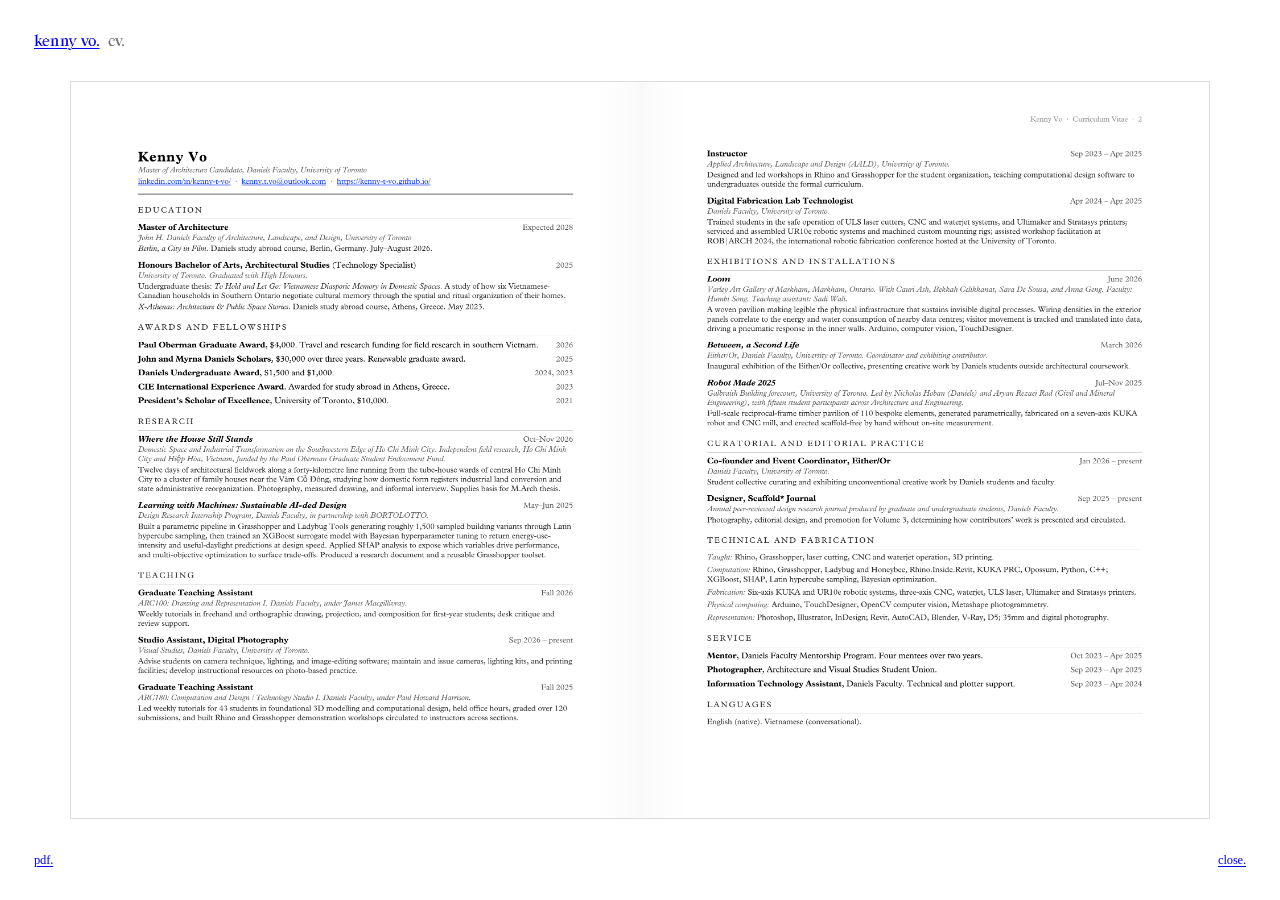
==== cv/index.html @ 3ea212f0 "Give the site its own social card, and drop the colophon's em dashes og:image on the root pointed at" ====
<!doctype html>
<html lang="en">
<head>
<meta charset="utf-8">
<meta name="viewport" content="width=device-width, initial-scale=1, viewport-fit=cover">
<title>kenny vo, cv.</title>
<meta name="description" content="some files.">
<meta name="theme-color" content="#ffffff">
<meta property="og:title" content="kenny vo, cv.">
<meta property="og:description" content="some files.">
<meta property="og:image" content="https://kenny-t-vo.github.io/assets/social.png">
<meta name="twitter:card" content="summary_large_image">
<meta property="og:url" content="https://kenny-t-vo.github.io/cv/">
<meta name="robots" content="noindex">
<link rel="icon" href="data:image/svg+xml,<svg xmlns='http://www.w3.org/2000/svg' viewBox='0 0 32 32'><rect width='32' height='32' fill='%23fff'/><rect x='6' y='7' width='9' height='18' fill='%230000ee'/><rect x='17' y='7' width='9' height='18' fill='%230000ee'/></svg>">
<link rel="preload" as="font" type="font/woff2" href="../assets/fonts/redaction-35-400.woff2" crossorigin>
<link rel="preload" as="image" href="pages/1.webp">
<link rel="stylesheet" href="../assets/type.css?v=16">
<link rel="stylesheet" href="../assets/style.css?v=16">
<style>
  /* laid out from pages.js: any page count, aspect follows the pdf.
     height is the smaller of what the window and the width allow, so
     sizing needs no script. */
  .sheet{
    --pad-x:calc(var(--frame) * 1.6);
    --pad-y:calc(var(--frame) * 2.4);
    display:flex;
    aspect-ratio:var(--ar, 1.545);
    height:min(calc(100svh - 2 * var(--pad-y)),
               calc((100vw - 2 * var(--pad-x)) / var(--ar, 1.545)));
    background:var(--bg);
    box-shadow:0 0 0 1px var(--page-edge);
    position:relative;
  }
  .sheet .page{
    position:relative;
    flex:1 1 0;
    min-width:0;
    height:100%;
  }
  .sheet .page img{ display:block; width:100%; height:100%; object-fit:fill; }

  /* the same crease the photography book gets, in place of a hard line;
     strength comes from --gutter-strength on <body data-book="cv"> */
  .sheet::after{
    content:"";
    position:absolute; top:0; bottom:0; left:50%;
    width:var(--gutter-width);
    transform:translateX(-50%);
    pointer-events:none;
    background:linear-gradient(90deg,
      rgba(0,0,0,0) 0%,
      rgba(0,0,0,calc(.055 * var(--gutter-strength))) 42%,
      rgba(0,0,0,calc(.100 * var(--gutter-strength))) 49.6%,
      rgba(0,0,0,calc(.110 * var(--gutter-strength))) 50.4%,
      rgba(0,0,0,calc(.055 * var(--gutter-strength))) 58%,
      rgba(0,0,0,0) 100%);
  }

  /* upright windows: stack and scroll */
  @media (max-aspect-ratio:1/1){
    .stage{ overflow-y:auto; align-items:flex-start; }
    .sheet{
      flex-direction:column;
      gap:var(--s2);
      aspect-ratio:auto;
      height:auto;
      width:min(calc(100vw - 2 * var(--pad-x)), 520px);
      background:none;
      box-shadow:none;
    }
    .sheet::after{ display:none; }        /* stacked: there is no gutter */
    .sheet .page{ height:auto; box-shadow:0 0 0 1px var(--page-edge); background:var(--bg); }
    .sheet .page img{ height:auto; }
  }
</style>
</head>
<body data-book="cv">

<main id="stage" class="stage" aria-label="curriculum vitae.">
  <div class="sheet" id="sheet"></div>
</main>

<header class="bar bar--top">
  <a class="wordmark invert" href="../">kenny vo.</a>
  <span class="here">cv.</span>
</header>

<footer class="bar bar--bottom">
  <div class="tools">
    <a class="tool invert" href="Vo_Kenny_CV.pdf" download>pdf.</a>
  </div>
  <a class="tool invert" id="close" href="../">close.</a>
</footer>

<script src="pages.js?v=16"></script>
<script>
(() => {
  const CV = window.CV || { pages: 0, aspect: 0.7725, links: {} };
  const sheet = document.getElementById('sheet');

  sheet.style.setProperty('--ar', (CV.pages * CV.aspect).toFixed(4));

  for (let n = 1; n <= CV.pages; n++) {
    const page = document.createElement('div');
    page.className = 'page';

    const img = new Image();
    img.src = `pages/${n}.webp`;
    img.alt = `curriculum vitae, page ${n}.`;
    img.decoding = 'async';
    page.append(img);

    /* link overlays from the pdf */
    for (const L of (CV.links && CV.links[String(n)]) || []) {
      const a = document.createElement('a');
      a.className = 'pin';
      a.href = L.href;
      a.title = L.href.replace(/^mailto:/, '');
      a.setAttribute('aria-label', a.title);
      if (/^https?:/i.test(L.href)) { a.target = '_blank'; a.rel = 'noopener noreferrer'; }
      /* url() in a custom property resolves against the stylesheet, not the
         page, so hand it an absolute one */
      if (L.chip) a.style.setProperty('--chip', `url(${new URL(L.chip, location.href).href})`);
      a.style.left   = L.x * 100 + '%';
      a.style.top    = L.y * 100 + '%';
      a.style.width  = L.w * 100 + '%';
      a.style.height = L.h * 100 + '%';
      page.append(a);
    }
    sheet.append(page);
  }

  /* esc goes back, or to the index if the page was opened cold */
  addEventListener('keydown', e => {
    if (e.key !== 'Escape') return;
    if (history.length > 1) history.back();
    else location.href = '../';
  });
})();
</script>
</body>
</html>
---- assets/type.css ----
/* ═══════════════════════════════════════════════════════════════════
   kenny vo — shared type and colour. loaded by every page.
   ═══════════════════════════════════════════════════════════════════ */

/* Redaction 35, Forest Young & Jeremy Mickel, SIL OFL 1.1.
   Self-hosted; licence in assets/fonts/LICENSE.txt */
@font-face{
  font-family:"Redaction 35";
  src:url("fonts/redaction-35-400.woff2") format("woff2");
  font-weight:400;
  font-style:normal;
  font-display:swap;
}

/* Plantin MT Pro, only if the reader already has it installed. Adobe Fonts
   licenses it for desktop use, so no file is served from here — local() or
   Times. Chrome exposes only the "Plantin MT Pro" family, not the Light and
   Semibold subfamilies, so the faces are named by PostScript name and hung
   on weights: 400 is Light, 600 is Semibold. */
@font-face{
  font-family:"Plantin";
  src:local("PlantinMTPro-Light");
  font-weight:400; font-style:normal;
}
@font-face{
  font-family:"Plantin";
  src:local("PlantinMTPro-LightItalic");
  font-weight:400; font-style:italic;
}
@font-face{
  font-family:"Plantin";
  src:local("PlantinMTPro-Semibold");
  font-weight:600; font-style:normal;
}

:root{
  /* ── ground and ink ───────────────────────────────────────────── */
  --bg:#fff;
  --fg:#111;
  --dim:#6f6f6f;      /* secondary copy */
  --faint:#9a9a9a;    /* labels */
  --rule:#dcdcdc;     /* hairline */
  --rule2:#111;       /* structural rule */
  --wash:#f2f2f7;     /* reading ground, empty wells */

  /* browser-default link colours: blue = unvisited, purple = visited */
  --blue:#0000ee;
  --purple:#551a8b;

  /* ── families ─────────────────────────────────────────────────────
     display: Redaction 35, shipped with the site.
     body:    Plantin MT Pro, else Times New Roman (drawn from Plantin).
     figures use the body face.                                          */
  --display:"Redaction 35","Times New Roman",Times,serif;
  --body:"Plantin","Plantin MT Pro","Times New Roman",Times,
         "Liberation Serif","Hiragino Mincho ProN","Yu Mincho",serif;

  /* ── six steps ────────────────────────────────────────────────────
     t1  the one large thing on a screen      display
     t2  book titles, section heads           display
     t3  prose (body default)                 body
     t4  secondary links and copy             body
     t5  figures: folios, counts              body
     t6  labels and key hints                 body                     */
  --t1:22px;
  --t2:16px;
  --t3:14px;
  --t4:12.5px;
  --t5:11px;
  --t6:10.5px;

  /* ── spacing ──────────────────────────────────────────────────── */
  --s1:6px;
  --s2:12px;
  --s3:22px;
  --s4:40px;
  --s5:72px;

  /* ── the hover highlight ──────────────────────────────────────────
     Height is set in em and centred on the text, NOT trimmed off the
     line box — the viewer chrome runs at line-height 1 and the index
     at 1.35 and 1.9, so anything measured against the line box comes
     out a different size in each place. In em it is one scale
     everywhere. Bleed is breathing room on the left and right.       */
  --hl-height:1.55em;
  --hl-bleed:.16em;

  /* body tracking. -.01em is -10 in indesign's 1/1000 em units.
     the display face is not affected: every rule using --display
     declares its own letter-spacing. */
  --track:-.01em;
}

*{ box-sizing:border-box; margin:0; padding:0; }

body{
  background:var(--bg);
  color:var(--fg);
  font:var(--t3)/1.5 var(--body);
  letter-spacing:var(--track);
  -webkit-font-smoothing:antialiased;
  text-rendering:optimizeLegibility;
}

a{ color:var(--blue); text-decoration:underline; text-underline-offset:2px;
   text-decoration-thickness:1px; }
a:visited{ color:var(--purple); }
::selection{ background:var(--blue); color:#fff; }

/* The one accent move: invert whatever you are about to open. The band is an
   absolutely positioned pseudo-element rather than padding or a box-shadow.
   Padding reflowed the line; a box-shadow's spread is uniform, so it could not
   be made shorter vertically than it is wide. This can, and still moves
   nothing on the page. */
.invert{ position:relative; justify-self:start; }
.invert::before{
  content:"";
  position:absolute;
  left:calc(-1 * var(--hl-bleed));
  right:calc(-1 * var(--hl-bleed));
  top:50%;
  height:var(--hl-height);
  transform:translateY(-50%);
  background:var(--blue);
  z-index:-1;
  opacity:0;
}
.invert:hover::before, .invert:focus-visible::before{ opacity:1; }
.invert:hover, .invert:focus-visible{
  color:#fff; text-decoration:none; outline:none;
}
---- assets/style.css ----
/* ═══════════════════════════════════════════════════════════════════
   THE KNOBS — tunable values.
   Requires assets/type.css, loaded first, which holds the colour,
   family and size tokens.
   ═══════════════════════════════════════════════════════════════════ */

:root{
  /* ── the crease down the middle of a spread ──────────────────────
     1   = full strength
      .5 = half
     0   = off entirely                                             */
  --gutter-strength:1;
  --gutter-width:8.5%;        /* how far the crease spreads         */

  /* ── the reading surface ───────────────────────────────────────── */
  --reading-ground:var(--bg);     /* pure white */
  --page-edge:var(--rule);        /* hairline around the spread     */
  --frame:clamp(16px,3.4vw,34px); /* margin from viewport to chrome */

  /* ── behaviour ─────────────────────────────────────────────────── */
  --idle-after:2600ms;        /* chrome fades after this (in app.js) */
  --fade:150ms;               /* the only transition duration used */
}

/* per book. the viewer reads these from <body data-book="…">. */
body[data-book="photography"]{ --gutter-strength:.25; }
body[data-book="cv"]         { --gutter-strength:.25; }
body[data-book="work"]       { --gutter-strength:0; }    /* off: its spreads
                                                            were drawn flat */

/* ═══════════════════════════════════════════════════════════════════
   THE VIEWER
   ═══════════════════════════════════════════════════════════════════ */

html,body{ height:100%; }
body{
  background:var(--reading-ground);
  overflow:hidden;
  overscroll-behavior:none;
}

/* ── stage and book ─────────────────────────────────────────────── */

.stage{
  position:fixed; inset:0;
  padding:calc(var(--frame) * 2.4) calc(var(--frame) * 1.6);
  display:flex; align-items:center; justify-content:center;
}

.book{
  position:relative;
  display:flex;
  background:var(--bg);
  box-shadow:0 0 0 1px var(--page-edge);   /* hairline */
}

.leaf{
  position:relative;
  height:100%;
  flex:1 1 0;
  background-color:var(--bg);
  background-size:cover;
  background-position:center;
  overflow:hidden;
}
.leaf img{
  display:block; width:100%; height:100%;
  object-fit:fill;
  opacity:0; transition:opacity var(--fade) ease;
}
.leaf img.ready{ opacity:1; }

.book.zoomable .leaf{ cursor:zoom-in; }

/* Invisible link overlays. ::after widens the tap area without moving the
   box; kept small because some links sit a few points apart. */
.pin{
  position:absolute;
  display:block;
  z-index:2;
  text-decoration:none;
  cursor:pointer;
}
.pin::after{ content:""; position:absolute; inset:-2px; }   /* tap area */

/* ::before is the same band every other link gets, except that the words here
   are baked into the artwork and cannot turn white on their own. build.sh
   renders that patch inverted and recoloured — paper to blue, ink to white —
   and it is laid over the real one on hover. */
.pin::before{
  content:"";
  position:absolute;
  inset:0;                       /* the rect already carries the band padding */
  background-color:var(--blue);  /* fallback if no chip was rendered */
  background-image:var(--chip, none);
  background-size:100% 100%;
  background-repeat:no-repeat;
  opacity:0;
  transition:opacity var(--fade) ease;
}
.pin:hover::before, .pin:focus-visible::before{ opacity:1; }
.pin:focus-visible{ outline:1px solid var(--blue); outline-offset:1px; }

/* the crease; --gutter-strength 0 removes it */
.book[data-leaves="2"]::after{
  content:"";
  position:absolute; top:0; bottom:0; left:50%;
  width:var(--gutter-width);
  transform:translateX(-50%);
  pointer-events:none;
  background:linear-gradient(90deg,
    rgba(0,0,0,0) 0%,
    rgba(0,0,0,calc(.055 * var(--gutter-strength))) 42%,
    rgba(0,0,0,calc(.100 * var(--gutter-strength))) 49.6%,
    rgba(0,0,0,calc(.110 * var(--gutter-strength))) 50.4%,
    rgba(0,0,0,calc(.055 * var(--gutter-strength))) 58%,
    rgba(0,0,0,0) 100%);
}

/* ── page turning ───────────────────────────────────────────────── */

.edge{
  position:fixed; top:0; bottom:0;
  width:clamp(48px,8vw,120px);
  border:0; background:transparent;
  color:var(--fg);
  display:grid; place-items:center;
  cursor:pointer; z-index:5;
  opacity:0; transition:opacity var(--fade) ease;
  -webkit-tap-highlight-color:transparent;
}
.edge--prev{ left:0; }
.edge--next{ right:0; }
.edge svg{
  width:20px; height:20px;
  fill:none; stroke:currentColor; stroke-width:1;
  stroke-linecap:round; stroke-linejoin:round;
}
.edge:hover{ opacity:.55; }
.edge:focus-visible{ opacity:.8; outline:none; }
.edge[disabled]{ opacity:0 !important; cursor:default; }
body.idle .edge{ opacity:0; }

/* ── chrome: hyperlinks, flush to the frame on both edges ───────── */

.bar{
  position:fixed; left:0; right:0;
  display:flex; align-items:baseline;
  padding:var(--frame) var(--frame);
  z-index:6; pointer-events:none;
  transition:opacity var(--fade) ease;
}
.bar > *{ pointer-events:auto; }
.bar--top{ top:0; gap:.6em; }
.bar--bottom{
  bottom:0;
  justify-content:space-between;
  padding-bottom:max(var(--frame),env(safe-area-inset-bottom));
}
body.idle .bar{ opacity:0; }
body.veiled .bar, body.veiled .edge{ opacity:0 !important; pointer-events:none; }

/* chrome never takes the visited colour; purple is reserved for documents */
.wordmark{ font:400 var(--t2)/1 var(--display); letter-spacing:.004em; }
.wordmark:visited:not(:hover):not(:focus-visible),
.tool:visited:not(:hover):not(:focus-visible),
.overlay__close:visited:not(:hover):not(:focus-visible){ color:var(--blue); }
.here{ font:400 var(--t2)/1 var(--display); color:var(--dim); letter-spacing:.004em; }

.tools{ display:flex; gap:1.1em; align-items:baseline; }
.tool{
  font:var(--t4)/1 var(--body);
  background:none; border:0; padding:0;
  color:var(--blue); cursor:pointer;
  text-decoration:underline; text-underline-offset:2px;
  text-decoration-thickness:1px;
}
.tool:focus-visible{ outline:1px solid var(--blue); outline-offset:3px; }
.tool[aria-pressed="true"]{ color:#fff; text-decoration:none; }
.tool[aria-pressed="true"]::before{ opacity:1; }

.counter{
  font:var(--t5)/1 var(--body);
  color:var(--dim);
  white-space:nowrap;
  user-select:none;
}
.counter #folio{ color:var(--fg); }
.counter .sep{ margin:0 .5em; color:var(--faint); }

/* ── overlays ───────────────────────────────────────────────────── */

.overlay{
  position:fixed; inset:0; z-index:20;
  background:var(--bg);
}
.overlay[hidden]{ display:none; }

.overlay__close{
  position:fixed; top:var(--frame); right:var(--frame); z-index:22;
  border:0; background:none; padding:0;
  font:var(--t4)/1 var(--body);
  color:var(--blue); cursor:pointer;
  text-decoration:underline; text-underline-offset:2px;
  text-decoration-thickness:1px;
}
.overlay__close:focus-visible{ outline:1px solid var(--blue); outline-offset:3px; }

/* index of spreads */
.grid{ overflow-y:auto; overscroll-behavior:contain; background:var(--bg); }
.grid__inner{
  display:grid;
  grid-template-columns:repeat(auto-fill,minmax(230px,1fr));
  gap:calc(var(--frame) * 1.1) var(--frame);
  padding:calc(var(--frame) * 2.6) var(--frame);
  max-width:1500px; margin:0 auto;
}
.chip{
  border:0; padding:0; background:none; cursor:pointer;
  display:flex; flex-direction:column; gap:var(--s1);
  font:inherit; text-align:left;
}
.chip__pages{
  display:flex; justify-content:center;
  aspect-ratio:var(--chip-ar,1.5455);
}
.chip__pages img{
  display:block; flex:0 0 50%; width:50%; min-width:0; height:100%;
  object-fit:fill; background:var(--bg);
  box-shadow:0 0 0 1px var(--page-edge);
}
.chip:hover .chip__pages img{ box-shadow:0 0 0 1px var(--blue); }
.chip:focus-visible .chip__pages img{ box-shadow:0 0 0 1px var(--blue); }
.chip__label{
  font:var(--t5)/1 var(--body);
  color:var(--faint);
}
.chip:hover .chip__label{ color:var(--blue); }
.chip[aria-current="true"] .chip__label{
  background:var(--blue); color:#fff;
  box-shadow:0 0 0 .34em var(--blue);   /* no padding, so nothing reflows */
}

/* zoom */
.lens{ background:var(--reading-ground); }
.lens__frame{
  position:absolute; inset:0;
  overflow:hidden; cursor:grab; touch-action:none;
}
.lens__frame.dragging{ cursor:grabbing; }
.lens__sheet{
  position:absolute; top:0; left:0;
  display:flex;
  transform-origin:0 0; will-change:transform;
  user-select:none;
  background:var(--bg);
  box-shadow:0 0 0 1px var(--page-edge);
}
.lens__page{
  position:relative; flex:0 0 auto;
  background-color:var(--bg); background-size:cover; background-position:center;
  overflow:hidden;
}
.lens__page img{
  display:block; width:100%; height:100%; object-fit:fill;
  opacity:0; transition:opacity var(--fade) ease;
}
.lens__page img.ready{ opacity:1; }
.lens__sheet[data-leaves="2"]::after{
  content:"";
  position:absolute; top:0; bottom:0; left:50%;
  width:var(--gutter-width);
  transform:translateX(-50%);
  pointer-events:none;
  background:linear-gradient(90deg,
    rgba(0,0,0,0) 0%,
    rgba(0,0,0,calc(.055 * var(--gutter-strength))) 42%,
    rgba(0,0,0,calc(.100 * var(--gutter-strength))) 49.6%,
    rgba(0,0,0,calc(.110 * var(--gutter-strength))) 50.4%,
    rgba(0,0,0,calc(.055 * var(--gutter-strength))) 58%,
    rgba(0,0,0,0) 100%);
}
/* phones show one leaf, and nothing else hints that rotating gives a spread.
   shown once; never on desktop, never again after a spread is seen. */
.rotate-hint{
  position:fixed;
  left:0; right:0;
  bottom:calc(var(--frame) + 3.4em);   /* clears the chrome's full box */
  text-align:center;
  font:var(--t6)/1 var(--body);
  letter-spacing:.09em;
  color:var(--faint);
  pointer-events:none;
  z-index:6;
}
.rotate-hint[hidden]{ display:none; }
@media (hover:hover){ .rotate-hint{ display:none !important; } }
body.veiled .rotate-hint{ display:none; }

.lens__hint{
  position:fixed;
  bottom:max(var(--frame),env(safe-area-inset-bottom));
  left:var(--frame);
  font:var(--t6)/1 var(--body);
  letter-spacing:.09em;
  color:var(--faint);
  pointer-events:none;
  transition:opacity var(--fade) ease;
}
body.idle .lens__hint{ opacity:0; }

.noscript{
  position:fixed; inset:auto 0 42% 0;
  text-align:center; font-family:var(--body);
}

/* ── narrow and touch ───────────────────────────────────────────── */

@media (max-width:700px){
  .stage{ padding:calc(var(--frame) * 3) var(--frame); }
  .edge{ width:30vw; }
  .grid__inner{ grid-template-columns:repeat(auto-fill,minmax(150px,1fr)); }
  .here{ display:none; }        /* wordmark alone at this width */
}
@media (hover:none){
  .edge{ opacity:0 !important; }
}
@media (prefers-reduced-motion:reduce){
  *{ animation-duration:.01ms !important; transition-duration:.01ms !important; }
}
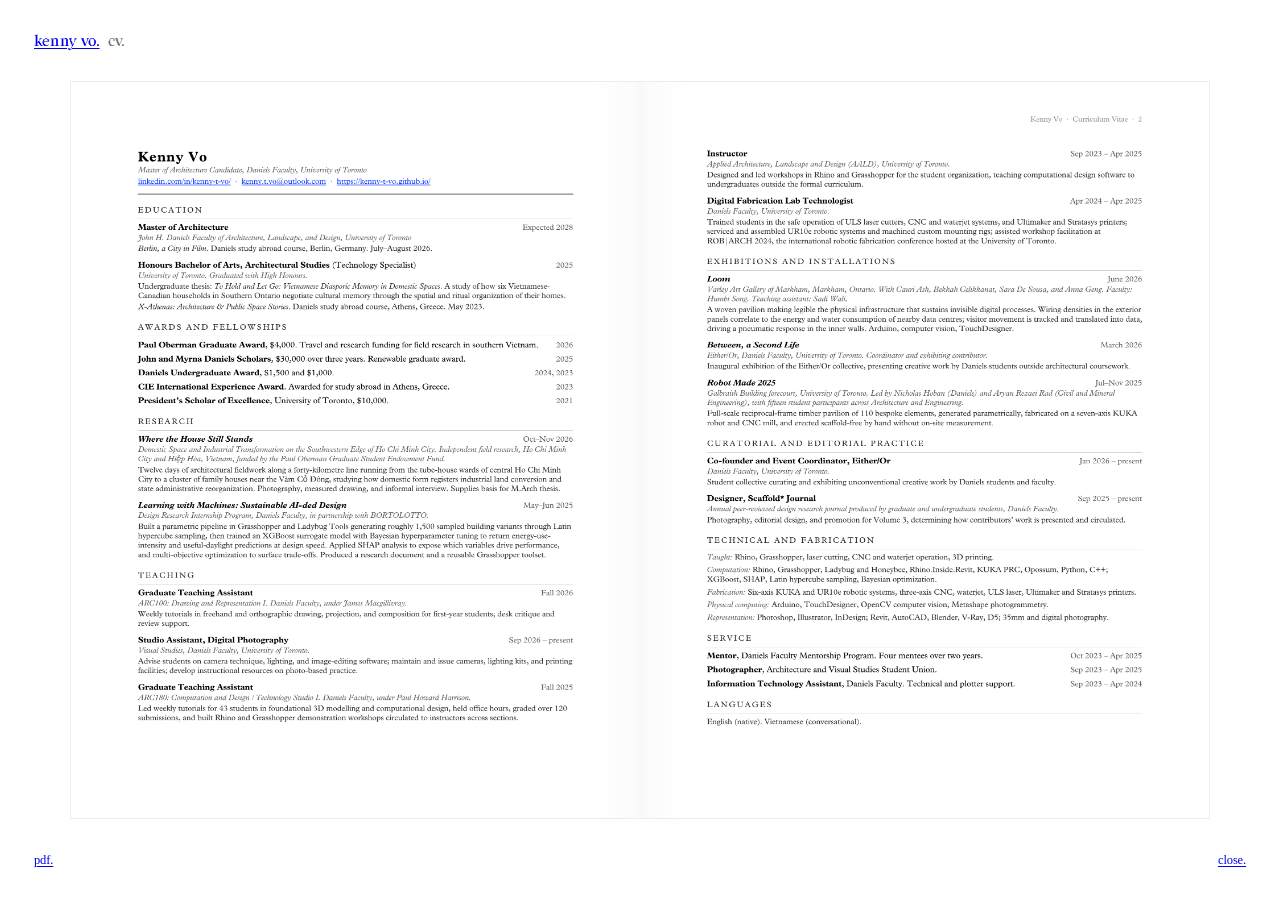
==== commit 5c4df607: "halve pdf page-edge stroke opacity" ====
--- a/cv/index.html
+++ b/cv/index.html
@@ -15,12 +15,11 @@
 <link rel="icon" href="data:image/svg+xml,<svg xmlns='http://www.w3.org/2000/svg' viewBox='0 0 32 32'><rect width='32' height='32' fill='%23fff'/><rect x='6' y='7' width='9' height='18' fill='%230000ee'/><rect x='17' y='7' width='9' height='18' fill='%230000ee'/></svg>">
 <link rel="preload" as="font" type="font/woff2" href="../assets/fonts/redaction-35-400.woff2" crossorigin>
 <link rel="preload" as="image" href="pages/1.webp">
-<link rel="stylesheet" href="../assets/type.css?v=16">
-<link rel="stylesheet" href="../assets/style.css?v=16">
+<link rel="stylesheet" href="../assets/type.css?v=20">
+<link rel="stylesheet" href="../assets/style.css?v=20">
 <style>
-  /* laid out from pages.js: any page count, aspect follows the pdf.
-     height is the smaller of what the window and the width allow, so
-     sizing needs no script. */
+  /* page count and aspect come from pages.js. height is the smaller of the
+     window height and the width over --ar. */
   .sheet{
     --pad-x:calc(var(--frame) * 1.6);
     --pad-y:calc(var(--frame) * 2.4);
@@ -40,8 +39,7 @@
   }
   .sheet .page img{ display:block; width:100%; height:100%; object-fit:fill; }
 
-  /* the same crease the photography book gets, in place of a hard line;
-     strength comes from --gutter-strength on <body data-book="cv"> */
+  /* the books' crease; strength from --gutter-strength */
   .sheet::after{
     content:"";
     position:absolute; top:0; bottom:0; left:50%;
@@ -93,7 +91,7 @@
   <a class="tool invert" id="close" href="../">close.</a>
 </footer>
 
-<script src="pages.js?v=16"></script>
+<script src="pages.js?v=20"></script>
 <script>
 (() => {
   const CV = window.CV || { pages: 0, aspect: 0.7725, links: {} };
@@ -119,8 +117,8 @@
       a.title = L.href.replace(/^mailto:/, '');
       a.setAttribute('aria-label', a.title);
       if (/^https?:/i.test(L.href)) { a.target = '_blank'; a.rel = 'noopener noreferrer'; }
-      /* url() in a custom property resolves against the stylesheet, not the
-         page, so hand it an absolute one */
+      /* url() in a custom property resolves against the stylesheet's url,
+         so it gets an absolute one */
       if (L.chip) a.style.setProperty('--chip', `url(${new URL(L.chip, location.href).href})`);
       a.style.left   = L.x * 100 + '%';
       a.style.top    = L.y * 100 + '%';
@@ -131,7 +129,7 @@
     sheet.append(page);
   }
 
-  /* esc goes back, or to the index if the page was opened cold */
+  /* esc: back, or home if there is no history */
   addEventListener('keydown', e => {
     if (e.key !== 'Escape') return;
     if (history.length > 1) history.back();
--- a/assets/type.css
+++ b/assets/type.css
@@ -1,9 +1,9 @@
 /* ═══════════════════════════════════════════════════════════════════
-   kenny vo — shared type and colour. loaded by every page.
+   shared type and colour, loaded by every page.
    ═══════════════════════════════════════════════════════════════════ */
 
 /* Redaction 35, Forest Young & Jeremy Mickel, SIL OFL 1.1.
-   Self-hosted; licence in assets/fonts/LICENSE.txt */
+   self-hosted; licence in assets/fonts/LICENSE.txt */
 @font-face{
   font-family:"Redaction 35";
   src:url("fonts/redaction-35-400.woff2") format("woff2");
@@ -12,11 +12,10 @@
   font-display:swap;
 }
 
-/* Plantin MT Pro, only if the reader already has it installed. Adobe Fonts
-   licenses it for desktop use, so no file is served from here — local() or
-   Times. Chrome exposes only the "Plantin MT Pro" family, not the Light and
-   Semibold subfamilies, so the faces are named by PostScript name and hung
-   on weights: 400 is Light, 600 is Semibold. */
+/* Plantin MT Pro through local() only; the Adobe Fonts licence is desktop,
+   so no file is served. Chrome exposes the "Plantin MT Pro" family but not
+   the Light and Semibold subfamilies, so faces are named by PostScript name:
+   400 is Light, 600 is Semibold. */
 @font-face{
   font-family:"Plantin";
   src:local("PlantinMTPro-Light");
@@ -33,6 +32,34 @@
   font-weight:600; font-style:normal;
 }
 
+/* Times New Roman set to Plantin Light's line metrics (ascent 695, descent
+   305 per 1000) so it sits on the same baseline. 104% because Times sets
+   about 6% narrower at a matching x-height (447 vs 450). */
+@font-face{
+  font-family:"Plantin fallback";
+  src:local("TimesNewRomanPSMT"), local("Times New Roman");
+  font-weight:400; font-style:normal;
+  size-adjust:104%; ascent-override:69.5%; descent-override:30.5%; line-gap-override:0%;
+}
+@font-face{
+  font-family:"Plantin fallback";
+  src:local("TimesNewRomanPS-ItalicMT"), local("Times New Roman Italic");
+  font-weight:400; font-style:italic;
+  size-adjust:104%; ascent-override:69.5%; descent-override:30.5%; line-gap-override:0%;
+}
+@font-face{
+  font-family:"Plantin fallback";
+  src:local("TimesNewRomanPS-BoldMT"), local("Times New Roman Bold");
+  font-weight:700; font-style:normal;
+  size-adjust:104%; ascent-override:69.5%; descent-override:30.5%; line-gap-override:0%;
+}
+@font-face{
+  font-family:"Plantin fallback";
+  src:local("TimesNewRomanPS-BoldItalicMT"), local("Times New Roman Bold Italic");
+  font-weight:700; font-style:italic;
+  size-adjust:104%; ascent-override:69.5%; descent-override:30.5%; line-gap-override:0%;
+}
+
 :root{
   /* ── ground and ink ───────────────────────────────────────────── */
   --bg:#fff;
@@ -41,7 +68,7 @@
   --faint:#9a9a9a;    /* labels */
   --rule:#dcdcdc;     /* hairline */
   --rule2:#111;       /* structural rule */
-  --wash:#f2f2f7;     /* reading ground, empty wells */
+  --wash:#f2f2f7;     /* code backgrounds */
 
   /* browser-default link colours: blue = unvisited, purple = visited */
   --blue:#0000ee;
@@ -52,7 +79,7 @@
      body:    Plantin MT Pro, else Times New Roman (drawn from Plantin).
      figures use the body face.                                          */
   --display:"Redaction 35","Times New Roman",Times,serif;
-  --body:"Plantin","Plantin MT Pro","Times New Roman",Times,
+  --body:"Plantin","Plantin MT Pro","Plantin fallback","Times New Roman",Times,
          "Liberation Serif","Hiragino Mincho ProN","Yu Mincho",serif;
 
   /* ── six steps ────────────────────────────────────────────────────
@@ -77,11 +104,9 @@
   --s5:72px;
 
   /* ── the hover highlight ──────────────────────────────────────────
-     Height is set in em and centred on the text, NOT trimmed off the
-     line box — the viewer chrome runs at line-height 1 and the index
-     at 1.35 and 1.9, so anything measured against the line box comes
-     out a different size in each place. In em it is one scale
-     everywhere. Bleed is breathing room on the left and right.       */
+     height in em, centred on the text: line heights differ (1 in the
+     viewer chrome, 1.35 and 1.9 on the home page), so it is not sized
+     off the line box. bleed is the overhang on each side.       */
   --hl-height:1.55em;
   --hl-bleed:.16em;
 
@@ -107,11 +132,8 @@
 a:visited{ color:var(--purple); }
 ::selection{ background:var(--blue); color:#fff; }
 
-/* The one accent move: invert whatever you are about to open. The band is an
-   absolutely positioned pseudo-element rather than padding or a box-shadow.
-   Padding reflowed the line; a box-shadow's spread is uniform, so it could not
-   be made shorter vertically than it is wide. This can, and still moves
-   nothing on the page. */
+/* inverted band on hover. a positioned pseudo-element: padding would reflow
+   the line, and a box-shadow spreads equally on all sides. */
 .invert{ position:relative; justify-self:start; }
 .invert::before{
   content:"";
--- a/assets/style.css
+++ b/assets/style.css
@@ -1,6 +1,5 @@
 /* ═══════════════════════════════════════════════════════════════════
-   THE KNOBS — tunable values.
-   Requires assets/type.css, loaded first, which holds the colour,
+   tunable values. needs assets/type.css loaded first for the colour,
    family and size tokens.
    ═══════════════════════════════════════════════════════════════════ */
 
@@ -14,7 +13,7 @@
 
   /* ── the reading surface ───────────────────────────────────────── */
   --reading-ground:var(--bg);     /* pure white */
-  --page-edge:var(--rule);        /* hairline around the spread     */
+  --page-edge:color-mix(in srgb, var(--rule) 50%, transparent); /* hairline, half strength */
   --frame:clamp(16px,3.4vw,34px); /* margin from viewport to chrome */
 
   /* ── behaviour ─────────────────────────────────────────────────── */
@@ -22,14 +21,13 @@
   --fade:150ms;               /* the only transition duration used */
 }
 
-/* per book. the viewer reads these from <body data-book="…">. */
+/* per book, keyed on <body data-book> */
 body[data-book="photography"]{ --gutter-strength:.25; }
 body[data-book="cv"]         { --gutter-strength:.25; }
-body[data-book="work"]       { --gutter-strength:0; }    /* off: its spreads
-                                                            were drawn flat */
+body[data-book="work"]       { --gutter-strength:.25; }
 
 /* ═══════════════════════════════════════════════════════════════════
-   THE VIEWER
+   the viewer
    ═══════════════════════════════════════════════════════════════════ */
 
 html,body{ height:100%; }
@@ -72,8 +70,8 @@
 
 .book.zoomable .leaf{ cursor:zoom-in; }
 
-/* Invisible link overlays. ::after widens the tap area without moving the
-   box; kept small because some links sit a few points apart. */
+/* link overlays. ::after adds 2px of tap area, kept small because links can
+   sit a few points apart. */
 .pin{
   position:absolute;
   display:block;
@@ -81,12 +79,10 @@
   text-decoration:none;
   cursor:pointer;
 }
-.pin::after{ content:""; position:absolute; inset:-2px; }   /* tap area */
-
-/* ::before is the same band every other link gets, except that the words here
-   are baked into the artwork and cannot turn white on their own. build.sh
-   renders that patch inverted and recoloured — paper to blue, ink to white —
-   and it is laid over the real one on hover. */
+.pin::after{ content:""; position:absolute; inset:-2px; }
+
+/* hover band. the words are part of the page image, so linkmap.py renders an
+   inverted copy of the patch (paper to blue, ink to white) into --chip. */
 .pin::before{
   content:"";
   position:absolute;
@@ -102,170 +98,7 @@
 .pin:focus-visible{ outline:1px solid var(--blue); outline-offset:1px; }
 
 /* the crease; --gutter-strength 0 removes it */
-.book[data-leaves="2"]::after{
-  content:"";
-  position:absolute; top:0; bottom:0; left:50%;
-  width:var(--gutter-width);
-  transform:translateX(-50%);
-  pointer-events:none;
-  background:linear-gradient(90deg,
-    rgba(0,0,0,0) 0%,
-    rgba(0,0,0,calc(.055 * var(--gutter-strength))) 42%,
-    rgba(0,0,0,calc(.100 * var(--gutter-strength))) 49.6%,
-    rgba(0,0,0,calc(.110 * var(--gutter-strength))) 50.4%,
-    rgba(0,0,0,calc(.055 * var(--gutter-strength))) 58%,
-    rgba(0,0,0,0) 100%);
-}
-
-/* ── page turning ───────────────────────────────────────────────── */
-
-.edge{
-  position:fixed; top:0; bottom:0;
-  width:clamp(48px,8vw,120px);
-  border:0; background:transparent;
-  color:var(--fg);
-  display:grid; place-items:center;
-  cursor:pointer; z-index:5;
-  opacity:0; transition:opacity var(--fade) ease;
-  -webkit-tap-highlight-color:transparent;
-}
-.edge--prev{ left:0; }
-.edge--next{ right:0; }
-.edge svg{
-  width:20px; height:20px;
-  fill:none; stroke:currentColor; stroke-width:1;
-  stroke-linecap:round; stroke-linejoin:round;
-}
-.edge:hover{ opacity:.55; }
-.edge:focus-visible{ opacity:.8; outline:none; }
-.edge[disabled]{ opacity:0 !important; cursor:default; }
-body.idle .edge{ opacity:0; }
-
-/* ── chrome: hyperlinks, flush to the frame on both edges ───────── */
-
-.bar{
-  position:fixed; left:0; right:0;
-  display:flex; align-items:baseline;
-  padding:var(--frame) var(--frame);
-  z-index:6; pointer-events:none;
-  transition:opacity var(--fade) ease;
-}
-.bar > *{ pointer-events:auto; }
-.bar--top{ top:0; gap:.6em; }
-.bar--bottom{
-  bottom:0;
-  justify-content:space-between;
-  padding-bottom:max(var(--frame),env(safe-area-inset-bottom));
-}
-body.idle .bar{ opacity:0; }
-body.veiled .bar, body.veiled .edge{ opacity:0 !important; pointer-events:none; }
-
-/* chrome never takes the visited colour; purple is reserved for documents */
-.wordmark{ font:400 var(--t2)/1 var(--display); letter-spacing:.004em; }
-.wordmark:visited:not(:hover):not(:focus-visible),
-.tool:visited:not(:hover):not(:focus-visible),
-.overlay__close:visited:not(:hover):not(:focus-visible){ color:var(--blue); }
-.here{ font:400 var(--t2)/1 var(--display); color:var(--dim); letter-spacing:.004em; }
-
-.tools{ display:flex; gap:1.1em; align-items:baseline; }
-.tool{
-  font:var(--t4)/1 var(--body);
-  background:none; border:0; padding:0;
-  color:var(--blue); cursor:pointer;
-  text-decoration:underline; text-underline-offset:2px;
-  text-decoration-thickness:1px;
-}
-.tool:focus-visible{ outline:1px solid var(--blue); outline-offset:3px; }
-.tool[aria-pressed="true"]{ color:#fff; text-decoration:none; }
-.tool[aria-pressed="true"]::before{ opacity:1; }
-
-.counter{
-  font:var(--t5)/1 var(--body);
-  color:var(--dim);
-  white-space:nowrap;
-  user-select:none;
-}
-.counter #folio{ color:var(--fg); }
-.counter .sep{ margin:0 .5em; color:var(--faint); }
-
-/* ── overlays ───────────────────────────────────────────────────── */
-
-.overlay{
-  position:fixed; inset:0; z-index:20;
-  background:var(--bg);
-}
-.overlay[hidden]{ display:none; }
-
-.overlay__close{
-  position:fixed; top:var(--frame); right:var(--frame); z-index:22;
-  border:0; background:none; padding:0;
-  font:var(--t4)/1 var(--body);
-  color:var(--blue); cursor:pointer;
-  text-decoration:underline; text-underline-offset:2px;
-  text-decoration-thickness:1px;
-}
-.overlay__close:focus-visible{ outline:1px solid var(--blue); outline-offset:3px; }
-
-/* index of spreads */
-.grid{ overflow-y:auto; overscroll-behavior:contain; background:var(--bg); }
-.grid__inner{
-  display:grid;
-  grid-template-columns:repeat(auto-fill,minmax(230px,1fr));
-  gap:calc(var(--frame) * 1.1) var(--frame);
-  padding:calc(var(--frame) * 2.6) var(--frame);
-  max-width:1500px; margin:0 auto;
-}
-.chip{
-  border:0; padding:0; background:none; cursor:pointer;
-  display:flex; flex-direction:column; gap:var(--s1);
-  font:inherit; text-align:left;
-}
-.chip__pages{
-  display:flex; justify-content:center;
-  aspect-ratio:var(--chip-ar,1.5455);
-}
-.chip__pages img{
-  display:block; flex:0 0 50%; width:50%; min-width:0; height:100%;
-  object-fit:fill; background:var(--bg);
-  box-shadow:0 0 0 1px var(--page-edge);
-}
-.chip:hover .chip__pages img{ box-shadow:0 0 0 1px var(--blue); }
-.chip:focus-visible .chip__pages img{ box-shadow:0 0 0 1px var(--blue); }
-.chip__label{
-  font:var(--t5)/1 var(--body);
-  color:var(--faint);
-}
-.chip:hover .chip__label{ color:var(--blue); }
-.chip[aria-current="true"] .chip__label{
-  background:var(--blue); color:#fff;
-  box-shadow:0 0 0 .34em var(--blue);   /* no padding, so nothing reflows */
-}
-
-/* zoom */
-.lens{ background:var(--reading-ground); }
-.lens__frame{
-  position:absolute; inset:0;
-  overflow:hidden; cursor:grab; touch-action:none;
-}
-.lens__frame.dragging{ cursor:grabbing; }
-.lens__sheet{
-  position:absolute; top:0; left:0;
-  display:flex;
-  transform-origin:0 0; will-change:transform;
-  user-select:none;
-  background:var(--bg);
-  box-shadow:0 0 0 1px var(--page-edge);
-}
-.lens__page{
-  position:relative; flex:0 0 auto;
-  background-color:var(--bg); background-size:cover; background-position:center;
-  overflow:hidden;
-}
-.lens__page img{
-  display:block; width:100%; height:100%; object-fit:fill;
-  opacity:0; transition:opacity var(--fade) ease;
-}
-.lens__page img.ready{ opacity:1; }
+.book[data-leaves="2"]::after,
 .lens__sheet[data-leaves="2"]::after{
   content:"";
   position:absolute; top:0; bottom:0; left:50%;
@@ -280,8 +113,157 @@
     rgba(0,0,0,calc(.055 * var(--gutter-strength))) 58%,
     rgba(0,0,0,0) 100%);
 }
-/* phones show one leaf, and nothing else hints that rotating gives a spread.
-   shown once; never on desktop, never again after a spread is seen. */
+
+/* ── page turning ───────────────────────────────────────────────── */
+
+.edge{
+  position:fixed; top:0; bottom:0;
+  width:clamp(48px,8vw,120px);
+  border:0; background:transparent;
+  color:var(--fg);
+  display:grid; place-items:center;
+  cursor:pointer; z-index:5;
+  opacity:0; transition:opacity var(--fade) ease;
+  -webkit-tap-highlight-color:transparent;
+}
+.edge--prev{ left:0; }
+.edge--next{ right:0; }
+.edge svg{
+  width:20px; height:20px;
+  fill:none; stroke:currentColor; stroke-width:1;
+  stroke-linecap:round; stroke-linejoin:round;
+}
+.edge:hover{ opacity:.55; }
+.edge:focus-visible{ opacity:.8; outline:none; }
+.edge[disabled]{ opacity:0 !important; cursor:default; }
+body.idle .edge{ opacity:0; }
+
+/* ── chrome: hyperlinks, flush to the frame on both edges ───────── */
+
+.bar{
+  position:fixed; left:0; right:0;
+  display:flex; align-items:baseline;
+  padding:var(--frame) var(--frame);
+  z-index:6; pointer-events:none;
+  transition:opacity var(--fade) ease;
+}
+.bar > *{ pointer-events:auto; }
+.bar--top{ top:0; gap:.6em; }
+.bar--bottom{
+  bottom:0;
+  justify-content:space-between;
+  padding-bottom:max(var(--frame),env(safe-area-inset-bottom));
+}
+body.idle .bar{ opacity:0; }
+body.veiled .bar, body.veiled .edge{ opacity:0 !important; pointer-events:none; }
+
+/* chrome never takes the visited colour; purple is reserved for documents */
+.wordmark{ font:400 var(--t2)/1 var(--display); letter-spacing:.004em; }
+.wordmark:visited:not(:hover):not(:focus-visible),
+.tool:visited:not(:hover):not(:focus-visible),
+.overlay__close:visited:not(:hover):not(:focus-visible){ color:var(--blue); }
+.here{ font:400 var(--t2)/1 var(--display); color:var(--dim); letter-spacing:.004em; }
+
+.tools{ display:flex; gap:1.1em; align-items:baseline; }
+.tool{
+  font:var(--t4)/1 var(--body);
+  background:none; border:0; padding:0;
+  color:var(--blue); cursor:pointer;
+  text-decoration:underline; text-underline-offset:2px;
+  text-decoration-thickness:1px;
+}
+.tool:focus-visible{ outline:1px solid var(--blue); outline-offset:3px; }
+.tool[aria-pressed="true"]{ color:#fff; text-decoration:none; }
+.tool[aria-pressed="true"]::before{ opacity:1; }
+
+.counter{
+  font:var(--t5)/1 var(--body);
+  color:var(--dim);
+  white-space:nowrap;
+  user-select:none;
+}
+.counter #folio{ color:var(--fg); }
+.counter .sep{ margin:0 .5em; color:var(--faint); }
+
+/* ── overlays ───────────────────────────────────────────────────── */
+
+.overlay{
+  position:fixed; inset:0; z-index:20;
+  background:var(--bg);
+}
+.overlay[hidden]{ display:none; }
+
+.overlay__close{
+  position:fixed; top:var(--frame); right:var(--frame); z-index:22;
+  border:0; background:none; padding:0;
+  font:var(--t4)/1 var(--body);
+  color:var(--blue); cursor:pointer;
+  text-decoration:underline; text-underline-offset:2px;
+  text-decoration-thickness:1px;
+}
+.overlay__close:focus-visible{ outline:1px solid var(--blue); outline-offset:3px; }
+
+/* index of spreads */
+.grid{ overflow-y:auto; overscroll-behavior:contain; background:var(--bg); }
+.grid__inner{
+  display:grid;
+  grid-template-columns:repeat(auto-fill,minmax(230px,1fr));
+  gap:calc(var(--frame) * 1.1) var(--frame);
+  padding:calc(var(--frame) * 2.6) var(--frame);
+  max-width:1500px; margin:0 auto;
+}
+.chip{
+  border:0; padding:0; background:none; cursor:pointer;
+  display:flex; flex-direction:column; gap:var(--s1);
+  font:inherit; text-align:left;
+}
+.chip__pages{
+  display:flex; justify-content:center;
+  aspect-ratio:var(--chip-ar,1.5455);
+}
+.chip__pages img{
+  display:block; flex:0 0 50%; width:50%; min-width:0; height:100%;
+  object-fit:fill; background:var(--bg);
+  box-shadow:0 0 0 1px var(--page-edge);
+}
+.chip:hover .chip__pages img{ box-shadow:0 0 0 1px var(--blue); }
+.chip:focus-visible .chip__pages img{ box-shadow:0 0 0 1px var(--blue); }
+.chip__label{
+  font:var(--t5)/1 var(--body);
+  color:var(--faint);
+}
+.chip:hover .chip__label{ color:var(--blue); }
+.chip[aria-current="true"] .chip__label{
+  background:var(--blue); color:#fff;
+  box-shadow:0 0 0 .34em var(--blue);   /* no padding, so nothing reflows */
+}
+
+/* zoom */
+.lens{ background:var(--reading-ground); }
+.lens__frame{
+  position:absolute; inset:0;
+  overflow:hidden; cursor:grab; touch-action:none;
+}
+.lens__frame.dragging{ cursor:grabbing; }
+.lens__sheet{
+  position:absolute; top:0; left:0;
+  display:flex;
+  transform-origin:0 0; will-change:transform;
+  user-select:none;
+  background:var(--bg);
+  box-shadow:0 0 0 1px var(--page-edge);
+}
+.lens__page{
+  position:relative; flex:0 0 auto;
+  background-color:var(--bg); background-size:cover; background-position:center;
+  overflow:hidden;
+}
+.lens__page img{
+  display:block; width:100%; height:100%; object-fit:fill;
+  opacity:0; transition:opacity var(--fade) ease;
+}
+.lens__page img.ready{ opacity:1; }
+/* touch only. shown once, and not after a spread has been seen (app.js). */
 .rotate-hint{
   position:fixed;
   left:0; right:0;
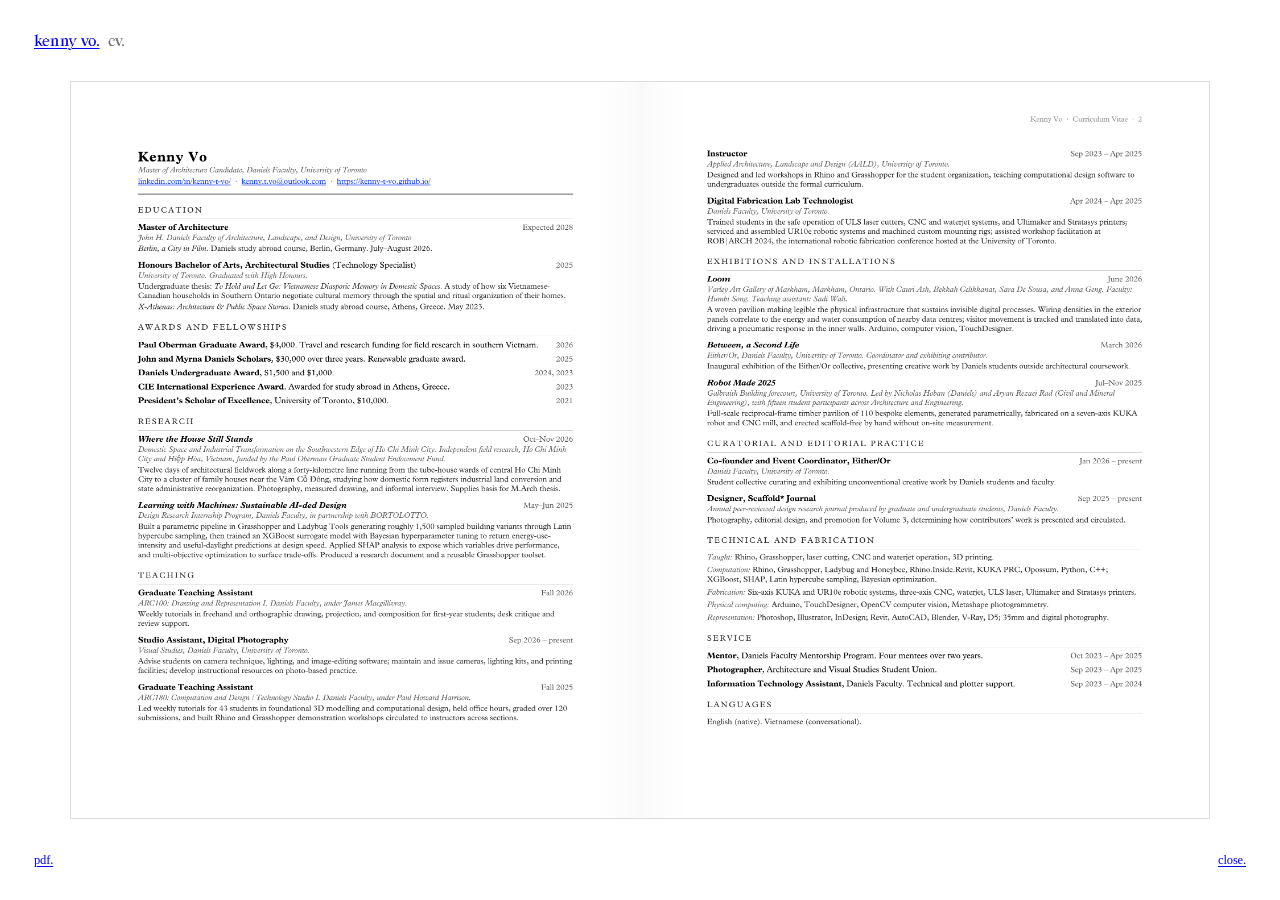
==== commit d61eda2d: "Draw hairlines, tracking and figures from shared tokens" ====
--- a/cv/index.html
+++ b/cv/index.html
@@ -15,8 +15,8 @@
 <link rel="icon" href="data:image/svg+xml,<svg xmlns='http://www.w3.org/2000/svg' viewBox='0 0 32 32'><rect width='32' height='32' fill='%23fff'/><rect x='6' y='7' width='9' height='18' fill='%230000ee'/><rect x='17' y='7' width='9' height='18' fill='%230000ee'/></svg>">
 <link rel="preload" as="font" type="font/woff2" href="../assets/fonts/redaction-35-400.woff2" crossorigin>
 <link rel="preload" as="image" href="pages/1.webp">
-<link rel="stylesheet" href="../assets/type.css?v=20">
-<link rel="stylesheet" href="../assets/style.css?v=20">
+<link rel="stylesheet" href="../assets/type.css?v=21">
+<link rel="stylesheet" href="../assets/style.css?v=21">
 <style>
   /* page count and aspect come from pages.js. height is the smaller of the
      window height and the width over --ar. */
@@ -28,7 +28,7 @@
     height:min(calc(100svh - 2 * var(--pad-y)),
                calc((100vw - 2 * var(--pad-x)) / var(--ar, 1.545)));
     background:var(--bg);
-    box-shadow:0 0 0 1px var(--page-edge);
+    box-shadow:0 0 0 var(--hair) var(--page-edge);
     position:relative;
   }
   .sheet .page{
@@ -68,7 +68,7 @@
       box-shadow:none;
     }
     .sheet::after{ display:none; }        /* stacked: there is no gutter */
-    .sheet .page{ height:auto; box-shadow:0 0 0 1px var(--page-edge); background:var(--bg); }
+    .sheet .page{ height:auto; box-shadow:0 0 0 var(--hair) var(--page-edge); background:var(--bg); }
     .sheet .page img{ height:auto; }
   }
 </style>
@@ -91,7 +91,7 @@
   <a class="tool invert" id="close" href="../">close.</a>
 </footer>
 
-<script src="pages.js?v=20"></script>
+<script src="pages.js?v=21"></script>
 <script>
 (() => {
   const CV = window.CV || { pages: 0, aspect: 0.7725, links: {} };
--- a/assets/type.css
+++ b/assets/type.css
@@ -70,6 +70,13 @@
   --rule2:#111;       /* structural rule */
   --wash:#f2f2f7;     /* code backgrounds */
 
+  /* one device pixel: .5px on a 2x screen, 1px on 1x through the media
+     query below. every rule, page edge and focus ring is drawn from it.
+     webkit draws a .5px border at one device pixel; chromium rounds borders
+     and outlines up to 1px and honours .5px only as a box-shadow spread,
+     which is what the page edge uses. link underlines stay 1px. */
+  --hair:.5px;
+
   /* browser-default link colours: blue = unvisited, purple = visited */
   --blue:#0000ee;
   --purple:#551a8b;
@@ -81,6 +88,7 @@
   --display:"Redaction 35","Times New Roman",Times,serif;
   --body:"Plantin","Plantin MT Pro","Plantin fallback","Times New Roman",Times,
          "Liberation Serif","Hiragino Mincho ProN","Yu Mincho",serif;
+  --figures:var(--body);    /* with font-variant-numeric:tabular-nums */
 
   /* ── six steps ────────────────────────────────────────────────────
      t1  the one large thing on a screen      display
@@ -97,6 +105,7 @@
   --t6:10.5px;
 
   /* ── spacing ──────────────────────────────────────────────────── */
+  --s0:3px;           /* inside controls */
   --s1:6px;
   --s2:12px;
   --s3:22px;
@@ -112,11 +121,19 @@
 
   /* body tracking. -.01em is -10 in indesign's 1/1000 em units.
      the display face is not affected: every rule using --display
-     declares its own letter-spacing. */
+     declares its own letter-spacing, from the two display values. */
   --track:-.01em;
+  --track-label:.09em;     /* labels at t6. a serif needs less than a mono */
+  --track-t1:-.012em;      /* the display face at t1 */
+  --track-t2:.004em;       /* the display face at t2 */
 }
 
+@media (max-resolution:1.5dppx){ :root{ --hair:1px; } }
+
 *{ box-sizing:border-box; margin:0; padding:0; }
+
+/* an author display rule on the element beats the attribute; declared once */
+[hidden]{ display:none !important; }
 
 body{
   background:var(--bg);
--- a/assets/style.css
+++ b/assets/style.css
@@ -13,7 +13,7 @@
 
   /* ── the reading surface ───────────────────────────────────────── */
   --reading-ground:var(--bg);     /* pure white */
-  --page-edge:color-mix(in srgb, var(--rule) 50%, transparent); /* hairline, half strength */
+  --page-edge:var(--rule);        /* the hairline round a page */
   --frame:clamp(16px,3.4vw,34px); /* margin from viewport to chrome */
 
   /* ── behaviour ─────────────────────────────────────────────────── */
@@ -49,7 +49,7 @@
   position:relative;
   display:flex;
   background:var(--bg);
-  box-shadow:0 0 0 1px var(--page-edge);   /* hairline */
+  box-shadow:0 0 0 var(--hair) var(--page-edge);
 }
 
 .leaf{
@@ -95,7 +95,7 @@
   transition:opacity var(--fade) ease;
 }
 .pin:hover::before, .pin:focus-visible::before{ opacity:1; }
-.pin:focus-visible{ outline:1px solid var(--blue); outline-offset:1px; }
+.pin:focus-visible{ outline:var(--hair) solid var(--blue); outline-offset:1px; }
 
 /* the crease; --gutter-strength 0 removes it */
 .book[data-leaves="2"]::after,
@@ -158,11 +158,11 @@
 body.veiled .bar, body.veiled .edge{ opacity:0 !important; pointer-events:none; }
 
 /* chrome never takes the visited colour; purple is reserved for documents */
-.wordmark{ font:400 var(--t2)/1 var(--display); letter-spacing:.004em; }
+.wordmark{ font:400 var(--t2)/1 var(--display); letter-spacing:var(--track-t2); }
 .wordmark:visited:not(:hover):not(:focus-visible),
 .tool:visited:not(:hover):not(:focus-visible),
 .overlay__close:visited:not(:hover):not(:focus-visible){ color:var(--blue); }
-.here{ font:400 var(--t2)/1 var(--display); color:var(--dim); letter-spacing:.004em; }
+.here{ font:400 var(--t2)/1 var(--display); color:var(--dim); letter-spacing:var(--track-t2); }
 
 .tools{ display:flex; gap:1.1em; align-items:baseline; }
 .tool{
@@ -172,12 +172,13 @@
   text-decoration:underline; text-underline-offset:2px;
   text-decoration-thickness:1px;
 }
-.tool:focus-visible{ outline:1px solid var(--blue); outline-offset:3px; }
+.tool:focus-visible{ outline:var(--hair) solid var(--blue); outline-offset:3px; }
 .tool[aria-pressed="true"]{ color:#fff; text-decoration:none; }
 .tool[aria-pressed="true"]::before{ opacity:1; }
 
 .counter{
-  font:var(--t5)/1 var(--body);
+  font:var(--t5)/1 var(--figures);
+  font-variant-numeric:tabular-nums;
   color:var(--dim);
   white-space:nowrap;
   user-select:none;
@@ -191,8 +192,6 @@
   position:fixed; inset:0; z-index:20;
   background:var(--bg);
 }
-.overlay[hidden]{ display:none; }
-
 .overlay__close{
   position:fixed; top:var(--frame); right:var(--frame); z-index:22;
   border:0; background:none; padding:0;
@@ -201,7 +200,7 @@
   text-decoration:underline; text-underline-offset:2px;
   text-decoration-thickness:1px;
 }
-.overlay__close:focus-visible{ outline:1px solid var(--blue); outline-offset:3px; }
+.overlay__close:focus-visible{ outline:var(--hair) solid var(--blue); outline-offset:3px; }
 
 /* index of spreads */
 .grid{ overflow-y:auto; overscroll-behavior:contain; background:var(--bg); }
@@ -224,12 +223,13 @@
 .chip__pages img{
   display:block; flex:0 0 50%; width:50%; min-width:0; height:100%;
   object-fit:fill; background:var(--bg);
-  box-shadow:0 0 0 1px var(--page-edge);
-}
-.chip:hover .chip__pages img{ box-shadow:0 0 0 1px var(--blue); }
-.chip:focus-visible .chip__pages img{ box-shadow:0 0 0 1px var(--blue); }
+  box-shadow:0 0 0 var(--hair) var(--page-edge);
+}
+.chip:hover .chip__pages img{ box-shadow:0 0 0 var(--hair) var(--blue); }
+.chip:focus-visible .chip__pages img{ box-shadow:0 0 0 var(--hair) var(--blue); }
 .chip__label{
-  font:var(--t5)/1 var(--body);
+  font:var(--t5)/1 var(--figures);
+  font-variant-numeric:tabular-nums;
   color:var(--faint);
 }
 .chip:hover .chip__label{ color:var(--blue); }
@@ -251,7 +251,7 @@
   transform-origin:0 0; will-change:transform;
   user-select:none;
   background:var(--bg);
-  box-shadow:0 0 0 1px var(--page-edge);
+  box-shadow:0 0 0 var(--hair) var(--page-edge);
 }
 .lens__page{
   position:relative; flex:0 0 auto;
@@ -270,12 +270,11 @@
   bottom:calc(var(--frame) + 3.4em);   /* clears the chrome's full box */
   text-align:center;
   font:var(--t6)/1 var(--body);
-  letter-spacing:.09em;
+  letter-spacing:var(--track-label);
   color:var(--faint);
   pointer-events:none;
   z-index:6;
 }
-.rotate-hint[hidden]{ display:none; }
 @media (hover:hover){ .rotate-hint{ display:none !important; } }
 body.veiled .rotate-hint{ display:none; }
 
@@ -284,7 +283,7 @@
   bottom:max(var(--frame),env(safe-area-inset-bottom));
   left:var(--frame);
   font:var(--t6)/1 var(--body);
-  letter-spacing:.09em;
+  letter-spacing:var(--track-label);
   color:var(--faint);
   pointer-events:none;
   transition:opacity var(--fade) ease;
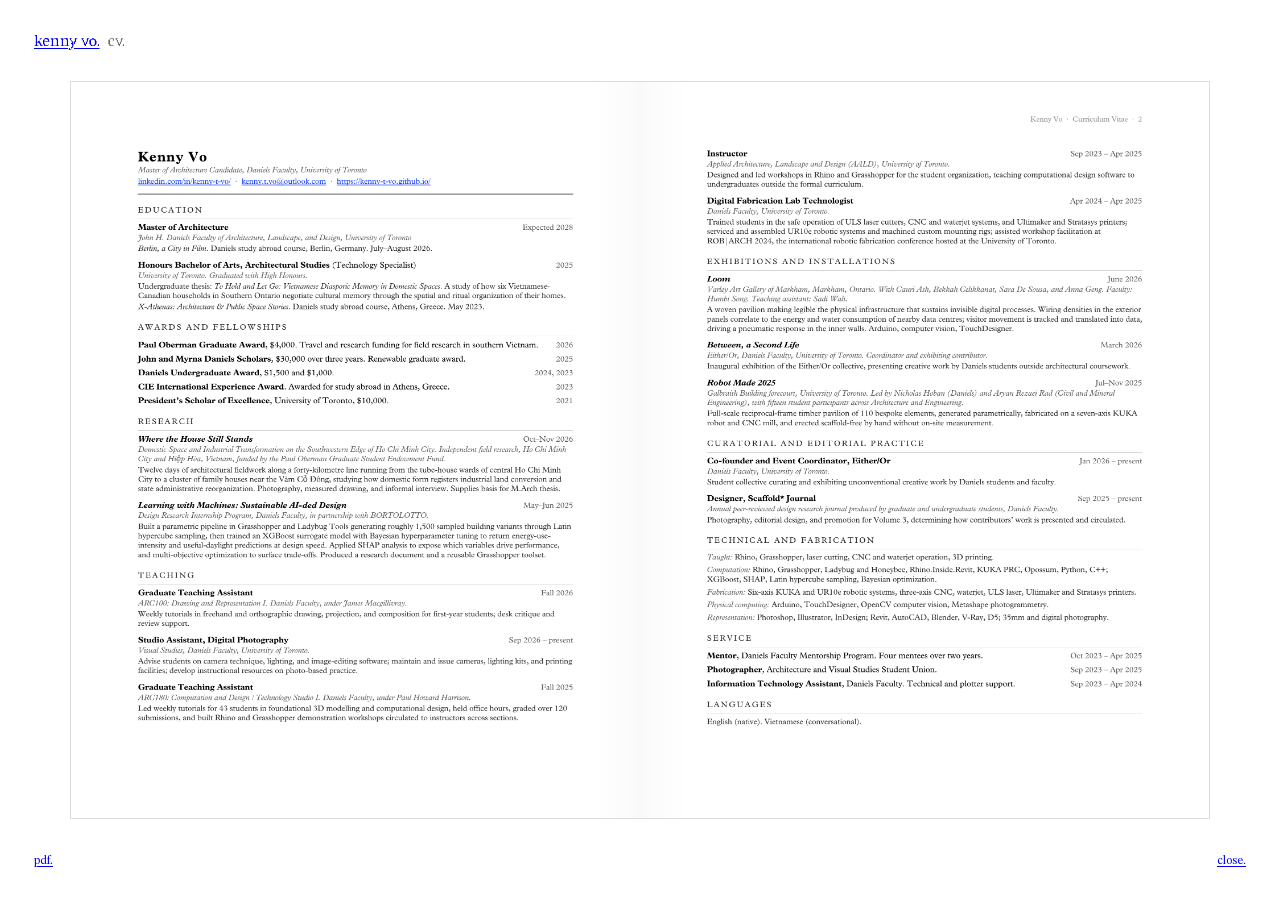
==== commit c2588326: "Set the site in Hiep Hoa 35 and Long An" ====
--- a/cv/index.html
+++ b/cv/index.html
@@ -13,10 +13,11 @@
 <meta property="og:url" content="https://kenny-t-vo.github.io/cv/">
 <meta name="robots" content="noindex">
 <link rel="icon" href="data:image/svg+xml,<svg xmlns='http://www.w3.org/2000/svg' viewBox='0 0 32 32'><rect width='32' height='32' fill='%23fff'/><rect x='6' y='7' width='9' height='18' fill='%230000ee'/><rect x='17' y='7' width='9' height='18' fill='%230000ee'/></svg>">
-<link rel="preload" as="font" type="font/woff2" href="../assets/fonts/redaction-35-400.woff2" crossorigin>
+<link rel="preload" as="font" type="font/woff2" href="../assets/fonts/HiepHoa35-Regular.woff2" crossorigin>
+<link rel="preload" as="font" type="font/woff2" href="../assets/fonts/LongAn-Light.woff2" crossorigin>
 <link rel="preload" as="image" href="pages/1.webp">
-<link rel="stylesheet" href="../assets/type.css?v=21">
-<link rel="stylesheet" href="../assets/style.css?v=21">
+<link rel="stylesheet" href="../assets/type.css?v=22">
+<link rel="stylesheet" href="../assets/style.css?v=22">
 <style>
   /* page count and aspect come from pages.js. height is the smaller of the
      window height and the width over --ar. */
@@ -91,7 +92,7 @@
   <a class="tool invert" id="close" href="../">close.</a>
 </footer>
 
-<script src="pages.js?v=21"></script>
+<script src="pages.js?v=22"></script>
 <script>
 (() => {
   const CV = window.CV || { pages: 0, aspect: 0.7725, links: {} };
--- a/assets/type.css
+++ b/assets/type.css
@@ -2,62 +2,56 @@
    shared type and colour, loaded by every page.
    ═══════════════════════════════════════════════════════════════════ */
 
-/* Redaction 35, Forest Young & Jeremy Mickel, SIL OFL 1.1.
-   self-hosted; licence in assets/fonts/LICENSE.txt */
+/* Kenny's faces, SIL OFL 1.1, self-hosted with their licences in
+   assets/fonts/ (OFL-HiepHoa.txt, OFL-LongAn.txt):
+   Hiep Hoa 35, from Redaction 35 by Forest Young and Jeremy Mickel (MCKL);
+   Long An, from STIX Two Text. latin and vietnamese subsets. */
 @font-face{
-  font-family:"Redaction 35";
-  src:url("fonts/redaction-35-400.woff2") format("woff2");
-  font-weight:400;
-  font-style:normal;
-  font-display:swap;
+  font-family:"Hiep Hoa 35";
+  src:url("fonts/HiepHoa35-Regular.woff2") format("woff2");
+  font-weight:400; font-style:normal; font-display:swap;
 }
 
-/* Plantin MT Pro through local() only; the Adobe Fonts licence is desktop,
-   so no file is served. Chrome exposes the "Plantin MT Pro" family but not
-   the Light and Semibold subfamilies, so faces are named by PostScript name:
-   400 is Light, 600 is Semibold. */
+/* the body weights as Plantin's were: 400 is Light, 600 is Semibold */
 @font-face{
-  font-family:"Plantin";
-  src:local("PlantinMTPro-Light");
-  font-weight:400; font-style:normal;
+  font-family:"Long An";
+  src:url("fonts/LongAn-Light.woff2") format("woff2");
+  font-weight:400; font-style:normal; font-display:swap;
 }
 @font-face{
-  font-family:"Plantin";
-  src:local("PlantinMTPro-LightItalic");
-  font-weight:400; font-style:italic;
+  font-family:"Long An";
+  src:url("fonts/LongAn-LightItalic.woff2") format("woff2");
+  font-weight:400; font-style:italic; font-display:swap;
 }
 @font-face{
-  font-family:"Plantin";
-  src:local("PlantinMTPro-Semibold");
-  font-weight:600; font-style:normal;
+  font-family:"Long An";
+  src:url("fonts/LongAn-Semibold.woff2") format("woff2");
+  font-weight:600; font-style:normal; font-display:swap;
 }
 
-/* Times New Roman set to Plantin Light's line metrics (ascent 695, descent
-   305 per 1000) so it sits on the same baseline. 104% because Times sets
-   about 6% narrower at a matching x-height (447 vs 450). */
+/* Times New Roman at Long An's set width and line metrics, shown until the
+   files load. size-adjust matches the width of a 290-character passage
+   (Light 102.5%, Light Italic 97.8%, Semibold against Times Bold 101.3%);
+   size-adjust scales the overrides too, so each is Long An's ascent or
+   descent per 1000 divided by it (Light 1021/346, Light Italic 1018/326,
+   Semibold 1028/377). measured in Chromium, 2026-10-09. */
 @font-face{
-  font-family:"Plantin fallback";
+  font-family:"Long An fallback";
   src:local("TimesNewRomanPSMT"), local("Times New Roman");
   font-weight:400; font-style:normal;
-  size-adjust:104%; ascent-override:69.5%; descent-override:30.5%; line-gap-override:0%;
+  size-adjust:102.5%; ascent-override:99.6%; descent-override:33.8%; line-gap-override:0%;
 }
 @font-face{
-  font-family:"Plantin fallback";
+  font-family:"Long An fallback";
   src:local("TimesNewRomanPS-ItalicMT"), local("Times New Roman Italic");
   font-weight:400; font-style:italic;
-  size-adjust:104%; ascent-override:69.5%; descent-override:30.5%; line-gap-override:0%;
+  size-adjust:97.8%; ascent-override:104.1%; descent-override:33.3%; line-gap-override:0%;
 }
 @font-face{
-  font-family:"Plantin fallback";
+  font-family:"Long An fallback";
   src:local("TimesNewRomanPS-BoldMT"), local("Times New Roman Bold");
   font-weight:700; font-style:normal;
-  size-adjust:104%; ascent-override:69.5%; descent-override:30.5%; line-gap-override:0%;
-}
-@font-face{
-  font-family:"Plantin fallback";
-  src:local("TimesNewRomanPS-BoldItalicMT"), local("Times New Roman Bold Italic");
-  font-weight:700; font-style:italic;
-  size-adjust:104%; ascent-override:69.5%; descent-override:30.5%; line-gap-override:0%;
+  size-adjust:101.3%; ascent-override:101.5%; descent-override:37.2%; line-gap-override:0%;
 }
 
 :root{
@@ -82,11 +76,11 @@
   --purple:#551a8b;
 
   /* ── families ─────────────────────────────────────────────────────
-     display: Redaction 35, shipped with the site.
-     body:    Plantin MT Pro, else Times New Roman (drawn from Plantin).
-     figures use the body face.                                          */
-  --display:"Redaction 35","Times New Roman",Times,serif;
-  --body:"Plantin","Plantin MT Pro","Plantin fallback","Times New Roman",Times,
+     display: Hiep Hoa 35, shipped with the site.
+     body:    Long An, shipped with the site; Times until it loads.
+     figures use the body face; its default figures are tabular.         */
+  --display:"Hiep Hoa 35","Times New Roman",Times,serif;
+  --body:"Long An","Long An fallback","Times New Roman",Times,
          "Liberation Serif","Hiragino Mincho ProN","Yu Mincho",serif;
   --figures:var(--body);    /* with font-variant-numeric:tabular-nums */
 
@@ -119,10 +113,10 @@
   --hl-height:1.55em;
   --hl-bleed:.16em;
 
-  /* body tracking. -.01em is -10 in indesign's 1/1000 em units.
+  /* body tracking. Long An at 0 sets as Plantin did at -10 (-.01em).
      the display face is not affected: every rule using --display
      declares its own letter-spacing, from the two display values. */
-  --track:-.01em;
+  --track:0;
   --track-label:.09em;     /* labels at t6. a serif needs less than a mono */
   --track-t1:-.012em;      /* the display face at t1 */
   --track-t2:.004em;       /* the display face at t2 */
